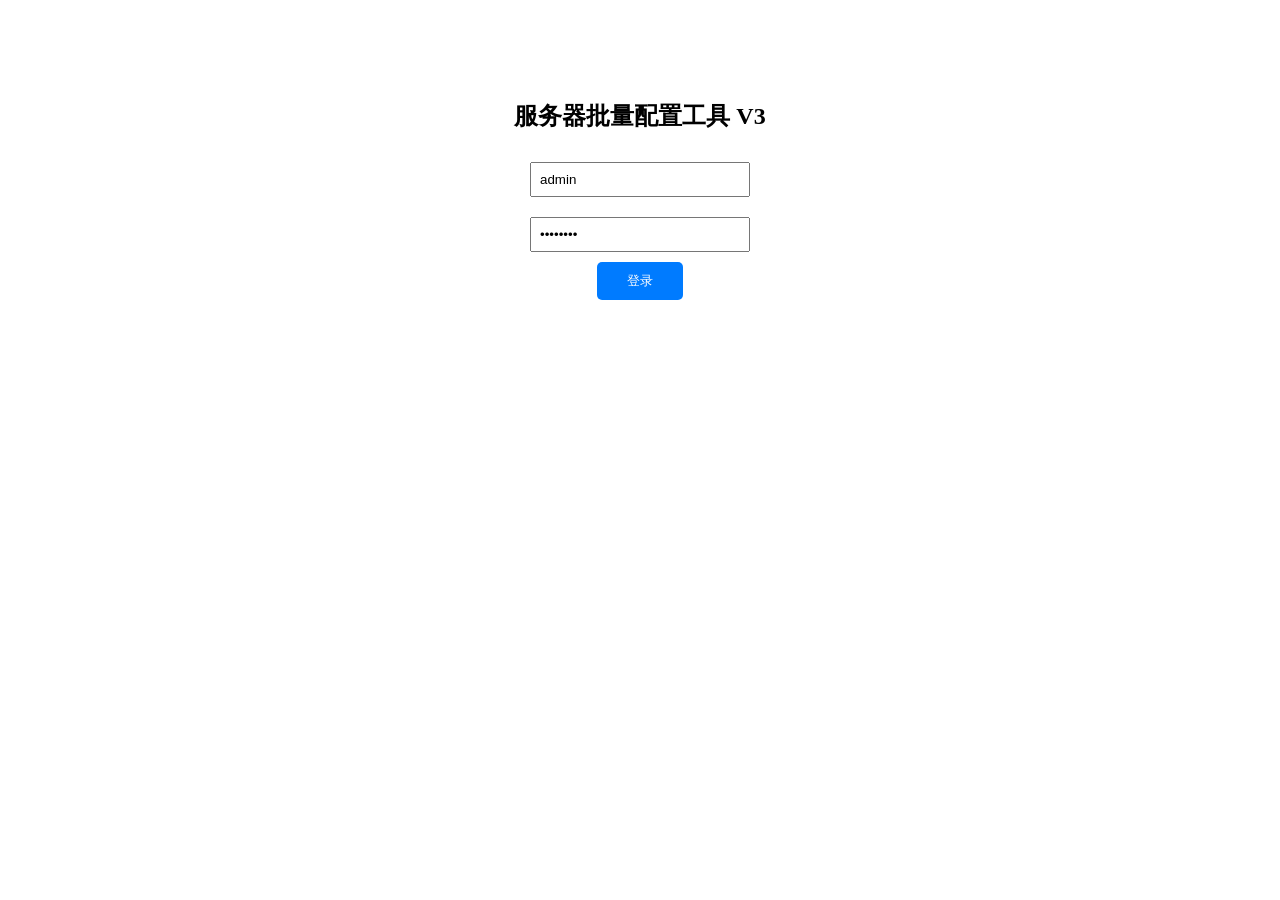
==== app/templates/login.html @ 939fe86c "init_os" ====
<!DOCTYPE html>
<html>
<head>
<meta charset="utf-8">
<title>登录</title>
</head>
<body style="text-align:center;margin-top:100px">
<h2>服务器批量配置工具 V3</h2>
<form method="post">
    <input name="username" placeholder="账号" value="admin" style="padding:8px;width:200px;margin:10px"><br/>
    <input name="password" placeholder="密码" type="password" value="admin123" style="padding:8px;width:200px;margin:10px"><br/>
    <button type="submit" style="padding:10px 30px;background:#007bff;color:#fff;border:none;border-radius:5px">登录</button>
</form>
</body>
</html>
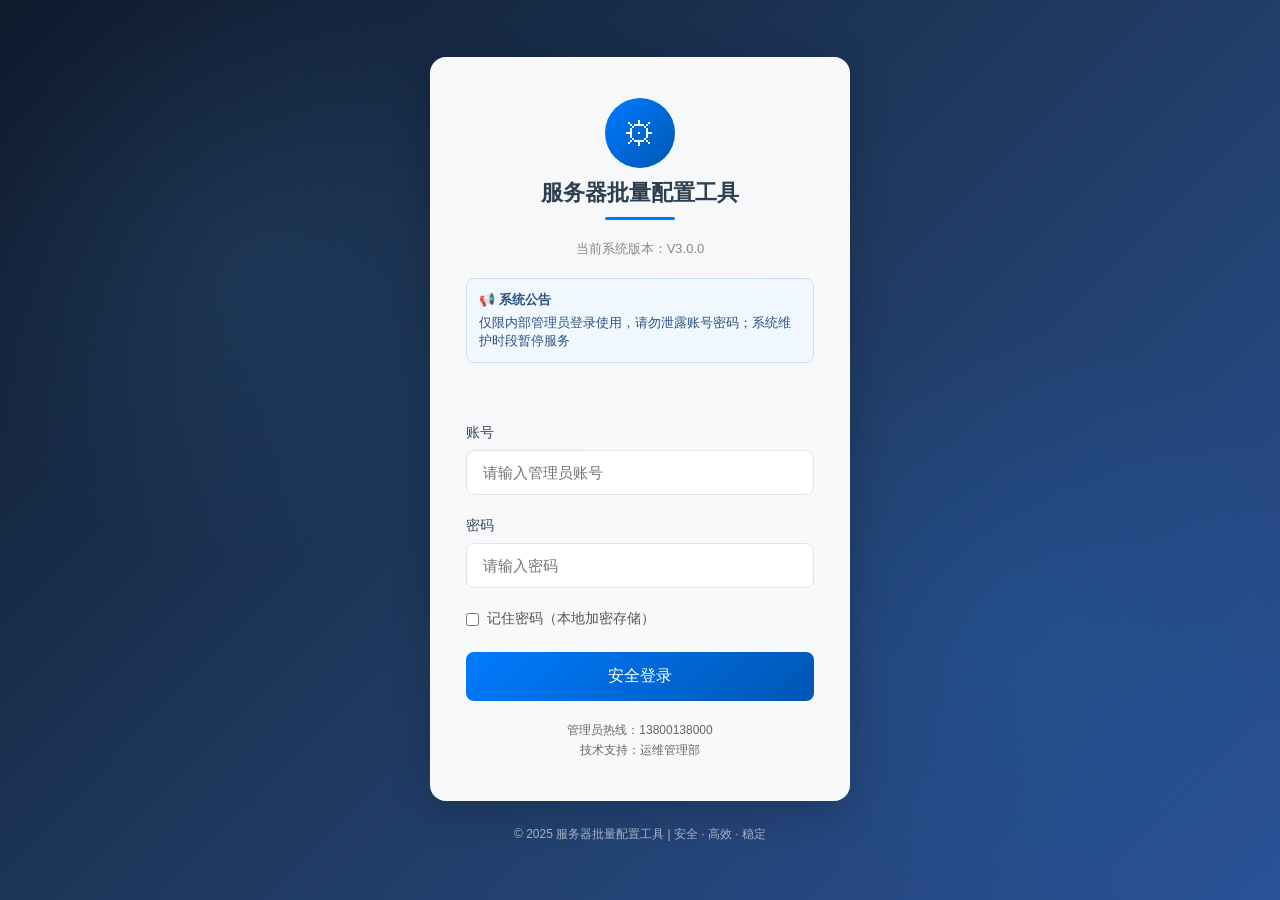
==== commit e23f3bdf: "修改login" ====
--- a/app/templates/login.html
+++ b/app/templates/login.html
@@ -1,15 +1,335 @@
 <!DOCTYPE html>
-<html>
+<html lang="zh-CN">
 <head>
-<meta charset="utf-8">
-<title>登录</title>
+    <meta charset="utf-8">
+    <meta name="viewport" content="width=device-width, initial-scale=1.0">
+    <title>服务器批量配置工具 V3 - 登录</title>
+    <style>
+        * {
+            margin: 0;
+            padding: 0;
+            box-sizing: border-box;
+            font-family: "Microsoft YaHei", Arial, sans-serif;
+        }
+
+        /* 科技感动态背景 */
+        body {
+            background: linear-gradient(135deg, #0f1a2c 0%, #1f3a60 50%, #2a5298 100%);
+            display: flex;
+            flex-direction: column;
+            align-items: center;
+            justify-content: center;
+            min-height: 100vh;
+            padding: 20px;
+            background-attachment: fixed;
+            position: relative;
+            overflow: hidden;
+        }
+
+        /* 浮动光点装饰 */
+        body::before {
+            content: "";
+            position: absolute;
+            top: 0;
+            left: 0;
+            width: 100%;
+            height: 100%;
+            background-image:
+                    radial-gradient(circle at 20% 30%, rgba(70, 130, 180, 0.15) 0%, transparent 25%),
+                    radial-gradient(circle at 80% 70%, rgba(30, 144, 255, 0.1) 0%, transparent 25%);
+            pointer-events: none;
+            z-index: 0;
+        }
+
+        .login-container {
+            background: rgba(255, 255, 255, 0.97);
+            padding: 40px 35px;
+            border-radius: 16px;
+            box-shadow: 0 10px 40px rgba(0, 0, 0, 0.2);
+            width: 100%;
+            max-width: 420px;
+            backdrop-filter: blur(10px);
+            border: 1px solid rgba(255, 255, 255, 0.2);
+            position: relative;
+            z-index: 1;
+        }
+
+        /* LOGO区域 */
+        .logo-box {
+            text-align: center;
+            margin-bottom: 20px;
+        }
+        .logo-icon {
+            width: 70px;
+            height: 70px;
+            line-height: 70px;
+            border-radius: 50%;
+            background: linear-gradient(135deg, #007bff, #0056b3);
+            color: #fff;
+            font-size: 32px;
+            display: inline-block;
+            margin-bottom: 10px;
+        }
+        .system-version {
+            font-size: 13px;
+            color: #888;
+        }
+
+        .login-title {
+            text-align: center;
+            color: #2c3e50;
+            margin-bottom: 20px;
+            font-size: 22px;
+            font-weight: 700;
+            position: relative;
+            padding-bottom: 12px;
+        }
+
+        .login-title::after {
+            content: '';
+            position: absolute;
+            bottom: 0;
+            left: 50%;
+            transform: translateX(-50%);
+            width: 70px;
+            height: 3px;
+            background: #007bff;
+            border-radius: 3px;
+        }
+
+        /* 系统公告 */
+        .notice-box {
+            background: #f0f7ff;
+            border: 1px solid #cce0f5;
+            border-radius: 8px;
+            padding: 12px;
+            margin-bottom: 25px;
+            font-size: 13px;
+            color: #2c5282;
+        }
+        .notice-title {
+            font-weight: 600;
+            margin-bottom: 5px;
+            display: flex;
+            align-items: center;
+            gap: 5px;
+        }
+
+        .form-group {
+            margin-bottom: 22px;
+        }
+
+        .form-label {
+            display: block;
+            text-align: left;
+            margin-bottom: 8px;
+            color: #34495e;
+            font-size: 14px;
+            font-weight: 500;
+        }
+
+        .form-input {
+            width: 100%;
+            padding: 13px 16px;
+            border: 1px solid #e0e6ed;
+            border-radius: 8px;
+            font-size: 15px;
+            transition: all 0.3s ease;
+            background: #fff;
+        }
+
+        .form-input:focus {
+            outline: none;
+            border-color: #007bff;
+            box-shadow: 0 0 0 4px rgba(0, 123, 255, 0.1);
+        }
+
+        /* 记住密码 */
+        .remember-row {
+            display: flex;
+            align-items: center;
+            justify-content: flex-start;
+            margin-bottom: 24px;
+            font-size: 14px;
+            color: #555;
+            gap: 8px;
+        }
+
+        .submit-btn {
+            width: 100%;
+            padding: 14px;
+            background: linear-gradient(135deg, #007bff, #0056b3);
+            color: #fff;
+            border: none;
+            border-radius: 8px;
+            font-size: 16px;
+            font-weight: 500;
+            cursor: pointer;
+            transition: all 0.3s ease;
+        }
+
+        .submit-btn:hover {
+            transform: translateY(-2px);
+            box-shadow: 0 6px 16px rgba(0, 123, 255, 0.25);
+        }
+
+        .submit-btn:active {
+            transform: translateY(0);
+        }
+
+        .submit-btn:disabled {
+            background: #ccc;
+            cursor: not-allowed;
+            transform: none;
+            box-shadow: none;
+        }
+
+        /* 错误提示默认无边框底色 */
+        .error-message {
+            color: #dc3545;
+            font-size: 13px;
+            text-align: center;
+            margin-bottom: 18px;
+            min-height: 18px;
+            padding: 0;
+            border-radius: 0;
+            background: transparent;
+            border: none;
+        }
+
+        /* 管理员说明 */
+        .admin-desc {
+            margin-top: 20px;
+            text-align: center;
+            font-size: 12px;
+            color: #666;
+            line-height: 1.6;
+        }
+
+        .login-footer {
+            text-align: center;
+            margin-top: 25px;
+            font-size: 12px;
+            color: rgba(255, 255, 255, 0.6);
+            z-index: 1;
+        }
+
+        @media (max-width: 480px) {
+            .login-container {
+                padding: 30px 20px;
+            }
+        }
+    </style>
 </head>
-<body style="text-align:center;margin-top:100px">
-<h2>服务器批量配置工具 V3</h2>
-<form method="post">
-    <input name="username" placeholder="账号" value="admin" style="padding:8px;width:200px;margin:10px"><br/>
-    <input name="password" placeholder="密码" type="password" value="admin123" style="padding:8px;width:200px;margin:10px"><br/>
-    <button type="submit" style="padding:10px 30px;background:#007bff;color:#fff;border:none;border-radius:5px">登录</button>
-</form>
+
+<body>
+    <div class="login-container">
+        <!-- LOGO与版本区域 -->
+        <div class="logo-box">
+            <div class="logo-icon">⚙</div>
+            <h2 class="login-title">服务器批量配置工具</h2>
+            <div class="system-version">当前系统版本：V3.0.0</div>
+        </div>
+
+        <!-- 系统公告 -->
+        <div class="notice-box">
+            <div class="notice-title">📢 系统公告</div>
+            <div>仅限内部管理员登录使用，请勿泄露账号密码；系统维护时段暂停服务</div>
+        </div>
+
+        <div class="error-message" id="errorMsg"></div>
+
+        <form method="post" onsubmit="return validateForm()">
+            <div class="form-group">
+                <label class="form-label">账号</label>
+                <input id="username" name="username" class="form-input" placeholder="请输入管理员账号" type="text" required>
+            </div>
+
+            <div class="form-group">
+                <label class="form-label">密码</label>
+                <input id="password" name="password" class="form-input" placeholder="请输入密码" type="password" required>
+            </div>
+
+            <!-- 记住密码 -->
+            <div class="remember-row">
+                <input type="checkbox" id="remember">
+                <label for="remember">记住密码（本地加密存储）</label>
+            </div>
+
+            <button type="submit" id="loginBtn" class="submit-btn">安全登录</button>
+        </form>
+
+        <!-- 管理员说明 -->
+        <div class="admin-desc">
+            管理员热线：13800138000<br>
+            技术支持：运维管理部
+        </div>
+    </div>
+
+    <div class="login-footer">
+        © 2025 服务器批量配置工具 | 安全 · 高效 · 稳定
+    </div>
+
+    <script>
+        // 按钮加载状态
+        const loginBtn = document.getElementById('loginBtn');
+        const errorMsg = document.getElementById('errorMsg');
+        const usernameInput = document.getElementById('username');
+        const passwordInput = document.getElementById('password');
+        const rememberCheck = document.getElementById('remember');
+
+        // 页面加载时读取记住的密码
+        window.onload = function() {
+            // 显示后端返回的错误
+            const urlParams = new URLSearchParams(window.location.search);
+            const err = urlParams.get('error');
+            if (err) errorMsg.textContent = decodeURIComponent(err);
+
+            // 读取本地记住的账号密码
+            const remember = localStorage.getItem('remember_me') === 'true';
+            if (remember) {
+                usernameInput.value = localStorage.getItem('user') || '';
+                passwordInput.value = localStorage.getItem('pwd') || '';
+                rememberCheck.checked = true;
+            }
+        };
+
+        // 表单验证 + 记住密码 + 防重复提交
+        function validateForm() {
+            const user = usernameInput.value.trim();
+            const pwd = passwordInput.value.trim();
+            errorMsg.textContent = '';
+
+            if (!user) {
+                errorMsg.textContent = '请输入账号';
+                return false;
+            }
+            if (!pwd) {
+                errorMsg.textContent = '请输入密码';
+                return false;
+            }
+            if (pwd.length < 6) {
+                errorMsg.textContent = '密码长度不能少于6位';
+                return false;
+            }
+
+            // 防重复提交：按钮禁用 + 显示加载
+            loginBtn.disabled = true;
+            loginBtn.textContent = '登录中...';
+
+            // 记住密码
+            if (rememberCheck.checked) {
+                localStorage.setItem('remember_me', 'true');
+                localStorage.setItem('user', user);
+                localStorage.setItem('pwd', pwd);
+            } else {
+                localStorage.removeItem('remember_me');
+                localStorage.removeItem('user');
+                localStorage.removeItem('pwd');
+            }
+
+            return true;
+        }
+    </script>
 </body>
 </html>
